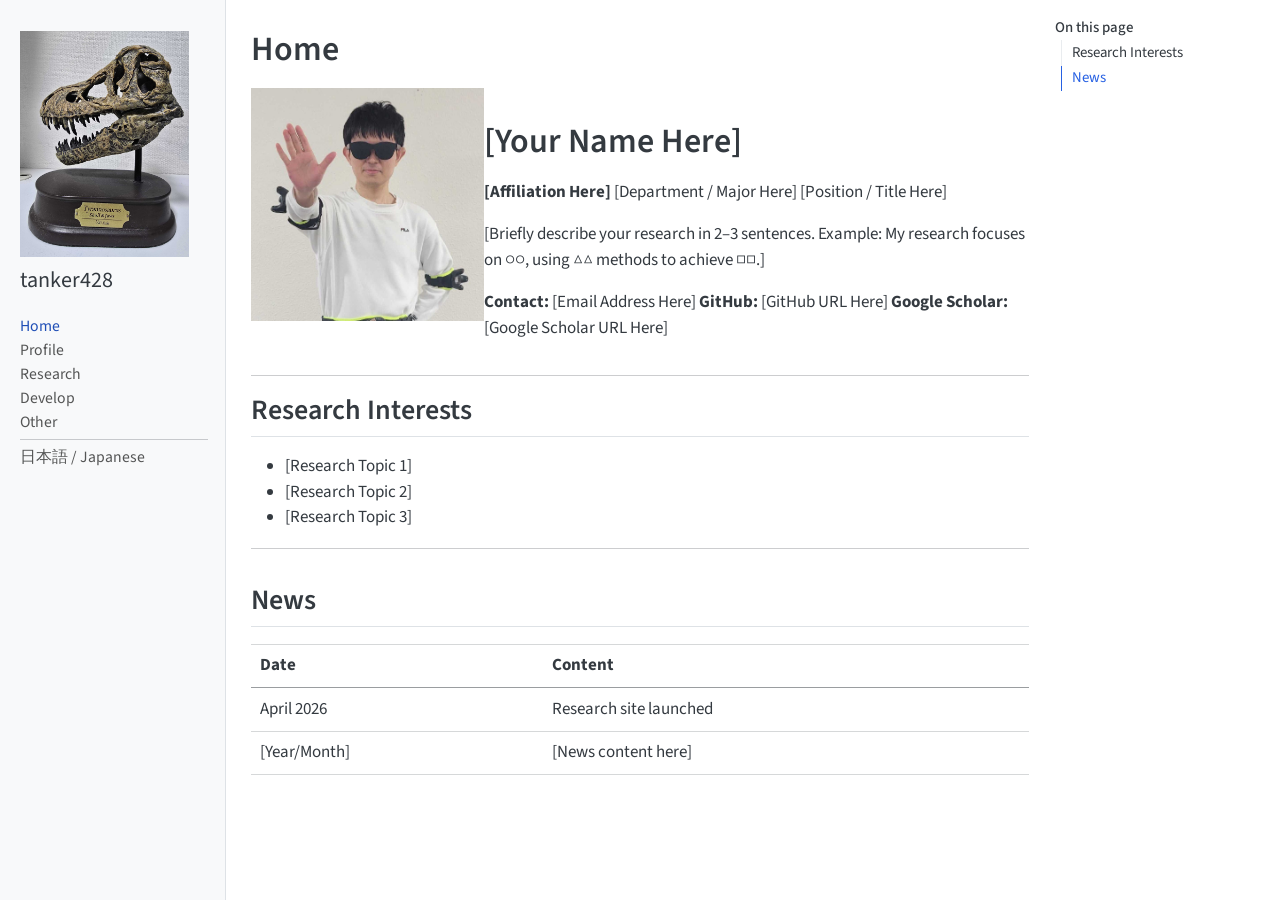
==== docs/en/index.html @ 1e1f2a03 "publish: update portfolio site" ====
<!DOCTYPE html>
<html xmlns="http://www.w3.org/1999/xhtml" lang="en" xml:lang="en"><head>

<meta charset="utf-8">
<meta name="generator" content="quarto-1.9.37">

<meta name="viewport" content="width=device-width, initial-scale=1.0, user-scalable=yes">


<title>Home – tanker 428</title>
<style>
/* Default styles provided by pandoc.
** See https://pandoc.org/MANUAL.html#variables-for-html for config info.
*/
code{white-space: pre-wrap;}
span.smallcaps{font-variant: small-caps;}
div.columns{display: flex; gap: min(4vw, 1.5em);}
div.column{flex: auto; overflow-x: auto;}
div.hanging-indent{margin-left: 1.5em; text-indent: -1.5em;}
ul.task-list{list-style: none;}
ul.task-list li input[type="checkbox"] {
  width: 0.8em;
  margin: 0 0.8em 0.2em -1em; /* quarto-specific, see https://github.com/quarto-dev/quarto-cli/issues/4556 */ 
  vertical-align: middle;
}
</style>


<script src="../site_libs/quarto-nav/quarto-nav.js"></script>
<script src="../site_libs/quarto-nav/headroom.min.js"></script>
<script src="../site_libs/clipboard/clipboard.min.js"></script>
<script src="../site_libs/quarto-search/autocomplete.umd.js"></script>
<script src="../site_libs/quarto-search/fuse.min.js"></script>
<script src="../site_libs/quarto-search/quarto-search.js"></script>
<meta name="quarto:offset" content="../">
<script src="../site_libs/quarto-html/quarto.js" type="module"></script>
<script src="../site_libs/quarto-html/tabsets/tabsets.js" type="module"></script>
<script src="../site_libs/quarto-html/popper.min.js"></script>
<script src="../site_libs/quarto-html/tippy.umd.min.js"></script>
<script src="../site_libs/quarto-html/anchor.min.js"></script>
<link href="../site_libs/quarto-html/tippy.css" rel="stylesheet">
<link href="../site_libs/quarto-html/quarto-syntax-highlighting-7f8f88aac4f3542376d5c11b86a4c14d.css" rel="stylesheet" id="quarto-text-highlighting-styles">
<script src="../site_libs/bootstrap/bootstrap.min.js"></script>
<link href="../site_libs/bootstrap/bootstrap-icons.css" rel="stylesheet">
<link href="../site_libs/bootstrap/bootstrap-787e033c7b6f65c9dfccb6078e5d2d34.min.css" rel="stylesheet" append-hash="true" id="quarto-bootstrap" data-mode="light">
<script id="quarto-search-options" type="application/json">{
  "location": "sidebar",
  "copy-button": false,
  "collapse-after": 3,
  "panel-placement": "start",
  "type": "textbox",
  "limit": 50,
  "keyboard-shortcut": [
    "f",
    "/",
    "s"
  ],
  "show-item-context": false,
  "language": {
    "search-no-results-text": "No results",
    "search-matching-documents-text": "matching documents",
    "search-copy-link-title": "Copy link to search",
    "search-hide-matches-text": "Hide additional matches",
    "search-more-match-text": "more match in this document",
    "search-more-matches-text": "more matches in this document",
    "search-clear-button-title": "Clear",
    "search-text-placeholder": "",
    "search-detached-cancel-button-title": "Cancel",
    "search-submit-button-title": "Submit",
    "search-label": "Search"
  }
}</script>


<link rel="stylesheet" href="../styles.css">
</head>

<body class="nav-sidebar docked quarto-light">

<div id="quarto-search-results"></div>
  <header id="quarto-header" class="headroom fixed-top">
  <nav class="quarto-secondary-nav">
    <div class="container-fluid d-flex">
      <button type="button" class="quarto-btn-toggle btn" data-bs-toggle="collapse" role="button" data-bs-target=".quarto-sidebar-collapse-item" aria-controls="quarto-sidebar" aria-expanded="false" aria-label="Toggle sidebar navigation" onclick="if (window.quartoToggleHeadroom) { window.quartoToggleHeadroom(); }">
        <i class="bi bi-layout-text-sidebar-reverse"></i>
      </button>
        <nav class="quarto-page-breadcrumbs" aria-label="breadcrumb"><ol class="breadcrumb"><li class="breadcrumb-item"><a href="../en/index.html">English / 英語</a></li></ol></nav>
        <a class="flex-grow-1" role="navigation" data-bs-toggle="collapse" data-bs-target=".quarto-sidebar-collapse-item" aria-controls="quarto-sidebar" aria-expanded="false" aria-label="Toggle sidebar navigation" onclick="if (window.quartoToggleHeadroom) { window.quartoToggleHeadroom(); }">      
        </a>
    </div>
  </nav>
</header>
<!-- content -->
<div id="quarto-content" class="quarto-container page-columns page-rows-contents page-layout-article">
<!-- sidebar -->
  <nav id="quarto-sidebar" class="sidebar collapse collapse-horizontal quarto-sidebar-collapse-item sidebar-navigation docked overflow-auto">
    <div class="pt-lg-2 mt-2 text-left sidebar-header sidebar-header-stacked">
      <a href="../index.html" class="sidebar-logo-link">
      <img src="../assets/icon2.jpg" alt="" class="sidebar-logo light-content py-0 d-lg-inline d-none">
      <img src="../assets/icon2.jpg" alt="" class="sidebar-logo dark-content py-0 d-lg-inline d-none">
      </a>
    <div class="sidebar-title mb-0 py-0">
      <a href="../">tanker428</a> 
    </div>
      </div>
    <div class="sidebar-menu-container"> 
    <ul class="list-unstyled mt-1">
        <li class="sidebar-item">
  <div class="sidebar-item-container"> 
  <a href="../index.html" class="sidebar-item-text sidebar-link">
 <span class="menu-text">ホーム</span></a>
  </div>
</li>
        <li class="sidebar-item">
  <div class="sidebar-item-container"> 
  <a href="../profile.html" class="sidebar-item-text sidebar-link">
 <span class="menu-text">プロフィール</span></a>
  </div>
</li>
        <li class="sidebar-item">
  <div class="sidebar-item-container"> 
  <a href="../research.html" class="sidebar-item-text sidebar-link">
 <span class="menu-text">研究</span></a>
  </div>
</li>
        <li class="sidebar-item">
  <div class="sidebar-item-container"> 
  <a href="../develop.html" class="sidebar-item-text sidebar-link">
 <span class="menu-text">開発</span></a>
  </div>
</li>
        <li class="sidebar-item">
  <div class="sidebar-item-container"> 
  <a href="../other.html" class="sidebar-item-text sidebar-link">
 <span class="menu-text">その他</span></a>
  </div>
</li>
        <li class="px-0"><hr class="sidebar-divider hi "></li>
        <li class="sidebar-item">
  <div class="sidebar-item-container"> 
  <a href="../en/index.html" class="sidebar-item-text sidebar-link active">
 <span class="menu-text">English / 英語</span></a>
  </div>
</li>
    </ul>
    </div>
</nav>
<div id="quarto-sidebar-glass" class="quarto-sidebar-collapse-item" data-bs-toggle="collapse" data-bs-target=".quarto-sidebar-collapse-item"></div>
<!-- margin-sidebar -->
    <div id="quarto-margin-sidebar" class="sidebar margin-sidebar">
        <nav id="TOC" role="doc-toc" class="toc-active">
    <h2 id="toc-title">On this page</h2>
   
  <ul>
  <li><a href="#research-interests" id="toc-research-interests" class="nav-link active" data-scroll-target="#research-interests">Research Interests</a></li>
  <li><a href="#news" id="toc-news" class="nav-link" data-scroll-target="#news">News</a></li>
  </ul>
</nav>
    </div>
<!-- main -->
<main class="content" id="quarto-document-content">

<header id="title-block-header" class="quarto-title-block default">
<div class="quarto-title">
<h1 class="title">Home</h1>
</div>



<div class="quarto-title-meta">

    
  
    
  </div>
  


</header>


<div class="columns">
<div class="column" style="width:30%;">
<p><img src="../assets/profile.jpg" class="img-fluid"></p>
</div><div class="column" style="width:70%;">
<section id="your-name-here" class="level1">
<h1>[Your Name Here]</h1>
<p><strong>[Affiliation Here]</strong> [Department / Major Here] [Position / Title Here]</p>
<p>[Briefly describe your research in 2–3 sentences. Example: My research focuses on ○○, using △△ methods to achieve □□.]</p>
<p><strong>Contact:</strong> [Email Address Here] <strong>GitHub:</strong> [GitHub URL Here] <strong>Google Scholar:</strong> [Google Scholar URL Here]</p>
</section>
</div>
</div>
<hr>
<section id="research-interests" class="level2">
<h2 class="anchored" data-anchor-id="research-interests">Research Interests</h2>
<ul>
<li>[Research Topic 1]</li>
<li>[Research Topic 2]</li>
<li>[Research Topic 3]</li>
</ul>
<hr>
</section>
<section id="news" class="level2">
<h2 class="anchored" data-anchor-id="news">News</h2>
<table class="caption-top table">
<thead>
<tr class="header">
<th>Date</th>
<th>Content</th>
</tr>
</thead>
<tbody>
<tr class="odd">
<td>April 2026</td>
<td>Research site launched</td>
</tr>
<tr class="even">
<td>[Year/Month]</td>
<td>[News content here]</td>
</tr>
</tbody>
</table>


</section>

</main> <!-- /main -->
<script>
(function () {
  var JA_TO_EN_LABEL = {
    'ホーム':         'Home',
    'プロフィール':   'Profile',
    '研究':           'Research',
    '開発':           'Develop',
    'その他':         'Other',
    'English / 英語': '日本語 / Japanese'
  };

  var JA_TO_EN_HREF = {
    'ホーム':         'index.html',
    'プロフィール':   'profile.html',
    '研究':           'research.html',
    '開発':           'develop.html',
    'その他':         'other.html'
  };

  document.addEventListener('DOMContentLoaded', function () {
    var path = window.location.pathname;
    var parts = path.split('/');
    var filename = parts[parts.length - 1];
    if (!filename || !filename.endsWith('.html')) filename = 'index.html';

    var isEn = path.includes('/en/');

    document.querySelectorAll('.sidebar-item a').forEach(function (a) {
      var txt = (a.textContent || '').trim();

      if (isEn) {
        if (JA_TO_EN_HREF.hasOwnProperty(txt)) {
          a.href = JA_TO_EN_HREF[txt];
          a.textContent = JA_TO_EN_LABEL[txt];
          // 現在ページに対応するタブに active を付与
          a.classList.remove('active');
          if (JA_TO_EN_HREF[txt] === filename) {
            a.classList.add('active');
          }
        } else if (txt === 'English / 英語') {
          a.href = '../' + filename;
          a.textContent = '日本語 / Japanese';
          a.classList.remove('active');
          a.closest('.sidebar-item').classList.add('lang-toggle-item');
        }
      } else {
        if (txt === 'English / 英語') {
          a.href = 'en/' + filename;
          a.closest('.sidebar-item').classList.add('lang-toggle-item');
        }
      }
    });
  });
})();
</script>
<script id="quarto-html-after-body" type="application/javascript">
  window.document.addEventListener("DOMContentLoaded", function (event) {
    const icon = "";
    const anchorJS = new window.AnchorJS();
    anchorJS.options = {
      placement: 'right',
      icon: icon
    };
    anchorJS.add('.anchored');
    const isCodeAnnotation = (el) => {
      for (const clz of el.classList) {
        if (clz.startsWith('code-annotation-')) {                     
          return true;
        }
      }
      return false;
    }
    const onCopySuccess = function(e) {
      // button target
      const button = e.trigger;
      // don't keep focus
      button.blur();
      // flash "checked"
      button.classList.add('code-copy-button-checked');
      var currentTitle = button.getAttribute("title");
      button.setAttribute("title", "Copied!");
      let tooltip;
      if (window.bootstrap) {
        button.setAttribute("data-bs-toggle", "tooltip");
        button.setAttribute("data-bs-placement", "left");
        button.setAttribute("data-bs-title", "Copied!");
        tooltip = new bootstrap.Tooltip(button, 
          { trigger: "manual", 
            customClass: "code-copy-button-tooltip",
            offset: [0, -8]});
        tooltip.show();    
      }
      setTimeout(function() {
        if (tooltip) {
          tooltip.hide();
          button.removeAttribute("data-bs-title");
          button.removeAttribute("data-bs-toggle");
          button.removeAttribute("data-bs-placement");
        }
        button.setAttribute("title", currentTitle);
        button.classList.remove('code-copy-button-checked');
      }, 1000);
      // clear code selection
      e.clearSelection();
    }
    const getTextToCopy = function(trigger) {
      const outerScaffold = trigger.parentElement.cloneNode(true);
      const codeEl = outerScaffold.querySelector('code');
      for (const childEl of codeEl.children) {
        if (isCodeAnnotation(childEl)) {
          childEl.remove();
        }
      }
      return codeEl.innerText;
    }
    const clipboard = new window.ClipboardJS('.code-copy-button:not([data-in-quarto-modal])', {
      text: getTextToCopy
    });
    clipboard.on('success', onCopySuccess);
    if (window.document.getElementById('quarto-embedded-source-code-modal')) {
      const clipboardModal = new window.ClipboardJS('.code-copy-button[data-in-quarto-modal]', {
        text: getTextToCopy,
        container: window.document.getElementById('quarto-embedded-source-code-modal')
      });
      clipboardModal.on('success', onCopySuccess);
    }
      var localhostRegex = new RegExp(/^(?:http|https):\/\/localhost\:?[0-9]*\//);
      var mailtoRegex = new RegExp(/^mailto:/);
        var filterRegex = new RegExp('/' + window.location.host + '/');
      var isInternal = (href) => {
          return filterRegex.test(href) || localhostRegex.test(href) || mailtoRegex.test(href);
      }
      // Inspect non-navigation links and adorn them if external
     var links = window.document.querySelectorAll('a[href]:not(.nav-link):not(.navbar-brand):not(.toc-action):not(.sidebar-link):not(.sidebar-item-toggle):not(.pagination-link):not(.no-external):not([aria-hidden]):not(.dropdown-item):not(.quarto-navigation-tool):not(.about-link)');
      for (var i=0; i<links.length; i++) {
        const link = links[i];
        if (!isInternal(link.href)) {
          // undo the damage that might have been done by quarto-nav.js in the case of
          // links that we want to consider external
          if (link.dataset.originalHref !== undefined) {
            link.href = link.dataset.originalHref;
          }
        }
      }
    function tippyHover(el, contentFn, onTriggerFn, onUntriggerFn) {
      const config = {
        allowHTML: true,
        maxWidth: 500,
        delay: 100,
        arrow: false,
        appendTo: function(el) {
            return el.parentElement;
        },
        interactive: true,
        interactiveBorder: 10,
        theme: 'quarto',
        placement: 'bottom-start',
      };
      if (contentFn) {
        config.content = contentFn;
      }
      if (onTriggerFn) {
        config.onTrigger = onTriggerFn;
      }
      if (onUntriggerFn) {
        config.onUntrigger = onUntriggerFn;
      }
      window.tippy(el, config); 
    }
    const noterefs = window.document.querySelectorAll('a[role="doc-noteref"]');
    for (var i=0; i<noterefs.length; i++) {
      const ref = noterefs[i];
      tippyHover(ref, function() {
        // use id or data attribute instead here
        let href = ref.getAttribute('data-footnote-href') || ref.getAttribute('href');
        try { href = new URL(href).hash; } catch {}
        const id = href.replace(/^#\/?/, "");
        const note = window.document.getElementById(id);
        if (note) {
          return note.innerHTML;
        } else {
          return "";
        }
      });
    }
    const xrefs = window.document.querySelectorAll('a.quarto-xref');
    const processXRef = (id, note) => {
      // Strip column container classes
      const stripColumnClz = (el) => {
        el.classList.remove("page-full", "page-columns");
        if (el.children) {
          for (const child of el.children) {
            stripColumnClz(child);
          }
        }
      }
      stripColumnClz(note)
      if (id === null || id.startsWith('sec-')) {
        // Special case sections, only their first couple elements
        const container = document.createElement("div");
        if (note.children && note.children.length > 2) {
          container.appendChild(note.children[0].cloneNode(true));
          for (let i = 1; i < note.children.length; i++) {
            const child = note.children[i];
            if (child.tagName === "P" && child.innerText === "") {
              continue;
            } else {
              container.appendChild(child.cloneNode(true));
              break;
            }
          }
          if (window.Quarto?.typesetMath) {
            window.Quarto.typesetMath(container);
          }
          return container.innerHTML
        } else {
          if (window.Quarto?.typesetMath) {
            window.Quarto.typesetMath(note);
          }
          return note.innerHTML;
        }
      } else {
        // Remove any anchor links if they are present
        const anchorLink = note.querySelector('a.anchorjs-link');
        if (anchorLink) {
          anchorLink.remove();
        }
        if (window.Quarto?.typesetMath) {
          window.Quarto.typesetMath(note);
        }
        if (note.classList.contains("callout")) {
          return note.outerHTML;
        } else {
          return note.innerHTML;
        }
      }
    }
    for (var i=0; i<xrefs.length; i++) {
      const xref = xrefs[i];
      tippyHover(xref, undefined, function(instance) {
        instance.disable();
        let url = xref.getAttribute('href');
        let hash = undefined; 
        if (url.startsWith('#')) {
          hash = url;
        } else {
          try { hash = new URL(url).hash; } catch {}
        }
        if (hash) {
          const id = hash.replace(/^#\/?/, "");
          const note = window.document.getElementById(id);
          if (note !== null) {
            try {
              const html = processXRef(id, note.cloneNode(true));
              instance.setContent(html);
            } finally {
              instance.enable();
              instance.show();
            }
          } else {
            // See if we can fetch this
            fetch(url.split('#')[0])
            .then(res => res.text())
            .then(html => {
              const parser = new DOMParser();
              const htmlDoc = parser.parseFromString(html, "text/html");
              const note = htmlDoc.getElementById(id);
              if (note !== null) {
                const html = processXRef(id, note);
                instance.setContent(html);
              } 
            }).finally(() => {
              instance.enable();
              instance.show();
            });
          }
        } else {
          // See if we can fetch a full url (with no hash to target)
          // This is a special case and we should probably do some content thinning / targeting
          fetch(url)
          .then(res => res.text())
          .then(html => {
            const parser = new DOMParser();
            const htmlDoc = parser.parseFromString(html, "text/html");
            const note = htmlDoc.querySelector('main.content');
            if (note !== null) {
              // This should only happen for chapter cross references
              // (since there is no id in the URL)
              // remove the first header
              if (note.children.length > 0 && note.children[0].tagName === "HEADER") {
                note.children[0].remove();
              }
              const html = processXRef(null, note);
              instance.setContent(html);
            } 
          }).finally(() => {
            instance.enable();
            instance.show();
          });
        }
      }, function(instance) {
      });
    }
        let selectedAnnoteEl;
        const selectorForAnnotation = ( cell, annotation) => {
          let cellAttr = 'data-code-cell="' + cell + '"';
          let lineAttr = 'data-code-annotation="' +  annotation + '"';
          const selector = 'span[' + cellAttr + '][' + lineAttr + ']';
          return selector;
        }
        const selectCodeLines = (annoteEl) => {
          const doc = window.document;
          const targetCell = annoteEl.getAttribute("data-target-cell");
          const targetAnnotation = annoteEl.getAttribute("data-target-annotation");
          const annoteSpan = window.document.querySelector(selectorForAnnotation(targetCell, targetAnnotation));
          const lines = annoteSpan.getAttribute("data-code-lines").split(",");
          const lineIds = lines.map((line) => {
            return targetCell + "-" + line;
          })
          let top = null;
          let height = null;
          let parent = null;
          if (lineIds.length > 0) {
              //compute the position of the single el (top and bottom and make a div)
              const el = window.document.getElementById(lineIds[0]);
              top = el.offsetTop;
              height = el.offsetHeight;
              parent = el.parentElement.parentElement;
            if (lineIds.length > 1) {
              const lastEl = window.document.getElementById(lineIds[lineIds.length - 1]);
              const bottom = lastEl.offsetTop + lastEl.offsetHeight;
              height = bottom - top;
            }
            if (top !== null && height !== null && parent !== null) {
              // cook up a div (if necessary) and position it 
              let div = window.document.getElementById("code-annotation-line-highlight");
              if (div === null) {
                div = window.document.createElement("div");
                div.setAttribute("id", "code-annotation-line-highlight");
                div.style.position = 'absolute';
                parent.appendChild(div);
              }
              div.style.top = top - 2 + "px";
              div.style.height = height + 4 + "px";
              div.style.left = 0;
              let gutterDiv = window.document.getElementById("code-annotation-line-highlight-gutter");
              if (gutterDiv === null) {
                gutterDiv = window.document.createElement("div");
                gutterDiv.setAttribute("id", "code-annotation-line-highlight-gutter");
                gutterDiv.style.position = 'absolute';
                const codeCell = window.document.getElementById(targetCell);
                const gutter = codeCell.querySelector('.code-annotation-gutter');
                gutter.appendChild(gutterDiv);
              }
              gutterDiv.style.top = top - 2 + "px";
              gutterDiv.style.height = height + 4 + "px";
            }
            selectedAnnoteEl = annoteEl;
          }
        };
        const unselectCodeLines = () => {
          const elementsIds = ["code-annotation-line-highlight", "code-annotation-line-highlight-gutter"];
          elementsIds.forEach((elId) => {
            const div = window.document.getElementById(elId);
            if (div) {
              div.remove();
            }
          });
          selectedAnnoteEl = undefined;
        };
          // Handle positioning of the toggle
      window.addEventListener(
        "resize",
        throttle(() => {
          elRect = undefined;
          if (selectedAnnoteEl) {
            selectCodeLines(selectedAnnoteEl);
          }
        }, 10)
      );
      function throttle(fn, ms) {
      let throttle = false;
      let timer;
        return (...args) => {
          if(!throttle) { // first call gets through
              fn.apply(this, args);
              throttle = true;
          } else { // all the others get throttled
              if(timer) clearTimeout(timer); // cancel #2
              timer = setTimeout(() => {
                fn.apply(this, args);
                timer = throttle = false;
              }, ms);
          }
        };
      }
        // Attach click handler to the DT
        const annoteDls = window.document.querySelectorAll('dt[data-target-cell]');
        for (const annoteDlNode of annoteDls) {
          annoteDlNode.addEventListener('click', (event) => {
            const clickedEl = event.target;
            if (clickedEl !== selectedAnnoteEl) {
              unselectCodeLines();
              const activeEl = window.document.querySelector('dt[data-target-cell].code-annotation-active');
              if (activeEl) {
                activeEl.classList.remove('code-annotation-active');
              }
              selectCodeLines(clickedEl);
              clickedEl.classList.add('code-annotation-active');
            } else {
              // Unselect the line
              unselectCodeLines();
              clickedEl.classList.remove('code-annotation-active');
            }
          });
        }
    const findCites = (el) => {
      const parentEl = el.parentElement;
      if (parentEl) {
        const cites = parentEl.dataset.cites;
        if (cites) {
          return {
            el,
            cites: cites.split(' ')
          };
        } else {
          return findCites(el.parentElement)
        }
      } else {
        return undefined;
      }
    };
    var bibliorefs = window.document.querySelectorAll('a[role="doc-biblioref"]');
    for (var i=0; i<bibliorefs.length; i++) {
      const ref = bibliorefs[i];
      const citeInfo = findCites(ref);
      if (citeInfo) {
        tippyHover(citeInfo.el, function() {
          var popup = window.document.createElement('div');
          citeInfo.cites.forEach(function(cite) {
            var citeDiv = window.document.createElement('div');
            citeDiv.classList.add('hanging-indent');
            citeDiv.classList.add('csl-entry');
            var biblioDiv = window.document.getElementById('ref-' + cite);
            if (biblioDiv) {
              citeDiv.innerHTML = biblioDiv.innerHTML;
            }
            popup.appendChild(citeDiv);
          });
          return popup.innerHTML;
        });
      }
    }
  });
  </script>
</div> <!-- /content -->




</body></html>
---- docs/site_libs/quarto-html/tippy.css ----
.tippy-box[data-animation=fade][data-state=hidden]{opacity:0}[data-tippy-root]{max-width:calc(100vw - 10px)}.tippy-box{position:relative;background-color:#333;color:#fff;border-radius:4px;font-size:14px;line-height:1.4;white-space:normal;outline:0;transition-property:transform,visibility,opacity}.tippy-box[data-placement^=top]>.tippy-arrow{bottom:0}.tippy-box[data-placement^=top]>.tippy-arrow:before{bottom:-7px;left:0;border-width:8px 8px 0;border-top-color:initial;transform-origin:center top}.tippy-box[data-placement^=bottom]>.tippy-arrow{top:0}.tippy-box[data-placement^=bottom]>.tippy-arrow:before{top:-7px;left:0;border-width:0 8px 8px;border-bottom-color:initial;transform-origin:center bottom}.tippy-box[data-placement^=left]>.tippy-arrow{right:0}.tippy-box[data-placement^=left]>.tippy-arrow:before{border-width:8px 0 8px 8px;border-left-color:initial;right:-7px;transform-origin:center left}.tippy-box[data-placement^=right]>.tippy-arrow{left:0}.tippy-box[data-placement^=right]>.tippy-arrow:before{left:-7px;border-width:8px 8px 8px 0;border-right-color:initial;transform-origin:center right}.tippy-box[data-inertia][data-state=visible]{transition-timing-function:cubic-bezier(.54,1.5,.38,1.11)}.tippy-arrow{width:16px;height:16px;color:#333}.tippy-arrow:before{content:"";position:absolute;border-color:transparent;border-style:solid}.tippy-content{position:relative;padding:5px 9px;z-index:1}
---- docs/site_libs/quarto-html/quarto-syntax-highlighting-7f8f88aac4f3542376d5c11b86a4c14d.css ----
/* quarto syntax highlight colors */
:root {
  --quarto-hl-ot-color: #003B4F;
  --quarto-hl-at-color: #657422;
  --quarto-hl-ss-color: #20794D;
  --quarto-hl-an-color: #5E5E5E;
  --quarto-hl-fu-color: #4758AB;
  --quarto-hl-st-color: #20794D;
  --quarto-hl-cf-color: #003B4F;
  --quarto-hl-op-color: #5E5E5E;
  --quarto-hl-er-color: #AD0000;
  --quarto-hl-bn-color: #AD0000;
  --quarto-hl-al-color: #AD0000;
  --quarto-hl-va-color: #111111;
  --quarto-hl-bu-color: inherit;
  --quarto-hl-ex-color: inherit;
  --quarto-hl-pp-color: #AD0000;
  --quarto-hl-in-color: #5E5E5E;
  --quarto-hl-vs-color: #20794D;
  --quarto-hl-wa-color: #5E5E5E;
  --quarto-hl-do-color: #5E5E5E;
  --quarto-hl-im-color: #00769E;
  --quarto-hl-ch-color: #20794D;
  --quarto-hl-dt-color: #AD0000;
  --quarto-hl-fl-color: #AD0000;
  --quarto-hl-co-color: #5E5E5E;
  --quarto-hl-cv-color: #5E5E5E;
  --quarto-hl-cn-color: #8f5902;
  --quarto-hl-sc-color: #5E5E5E;
  --quarto-hl-dv-color: #AD0000;
  --quarto-hl-kw-color: #003B4F;
}

/* other quarto variables */
:root {
  --quarto-font-monospace: SFMono-Regular, Menlo, Monaco, Consolas, "Liberation Mono", "Courier New", monospace;
}

/* syntax highlight based on Pandoc's rules */
pre > code.sourceCode > span {
  color: #003B4F;
}

code.sourceCode > span {
  color: #003B4F;
}

div.sourceCode,
div.sourceCode pre.sourceCode {
  color: #003B4F;
}

/* Normal */
code span {
  color: #003B4F;
}

/* Alert */
code span.al {
  color: #AD0000;
  font-style: inherit;
}

/* Annotation */
code span.an {
  color: #5E5E5E;
  font-style: inherit;
}

/* Attribute */
code span.at {
  color: #657422;
  font-style: inherit;
}

/* BaseN */
code span.bn {
  color: #AD0000;
  font-style: inherit;
}

/* BuiltIn */
code span.bu {
  font-style: inherit;
}

/* ControlFlow */
code span.cf {
  color: #003B4F;
  font-weight: bold;
  font-style: inherit;
}

/* Char */
code span.ch {
  color: #20794D;
  font-style: inherit;
}

/* Constant */
code span.cn {
  color: #8f5902;
  font-style: inherit;
}

/* Comment */
code span.co {
  color: #5E5E5E;
  font-style: inherit;
}

/* CommentVar */
code span.cv {
  color: #5E5E5E;
  font-style: italic;
}

/* Documentation */
code span.do {
  color: #5E5E5E;
  font-style: italic;
}

/* DataType */
code span.dt {
  color: #AD0000;
  font-style: inherit;
}

/* DecVal */
code span.dv {
  color: #AD0000;
  font-style: inherit;
}

/* Error */
code span.er {
  color: #AD0000;
  font-style: inherit;
}

/* Extension */
code span.ex {
  font-style: inherit;
}

/* Float */
code span.fl {
  color: #AD0000;
  font-style: inherit;
}

/* Function */
code span.fu {
  color: #4758AB;
  font-style: inherit;
}

/* Import */
code span.im {
  color: #00769E;
  font-style: inherit;
}

/* Information */
code span.in {
  color: #5E5E5E;
  font-style: inherit;
}

/* Keyword */
code span.kw {
  color: #003B4F;
  font-weight: bold;
  font-style: inherit;
}

/* Operator */
code span.op {
  color: #5E5E5E;
  font-style: inherit;
}

/* Other */
code span.ot {
  color: #003B4F;
  font-style: inherit;
}

/* Preprocessor */
code span.pp {
  color: #AD0000;
  font-style: inherit;
}

/* SpecialChar */
code span.sc {
  color: #5E5E5E;
  font-style: inherit;
}

/* SpecialString */
code span.ss {
  color: #20794D;
  font-style: inherit;
}

/* String */
code span.st {
  color: #20794D;
  font-style: inherit;
}

/* Variable */
code span.va {
  color: #111111;
  font-style: inherit;
}

/* VerbatimString */
code span.vs {
  color: #20794D;
  font-style: inherit;
}

/* Warning */
code span.wa {
  color: #5E5E5E;
  font-style: italic;
}

.prevent-inlining {
  content: "</";
}

/*# sourceMappingURL=789ad8cd35626ba772517505b42a116e.css.map */
---- docs/styles.css ----
/* css styles */
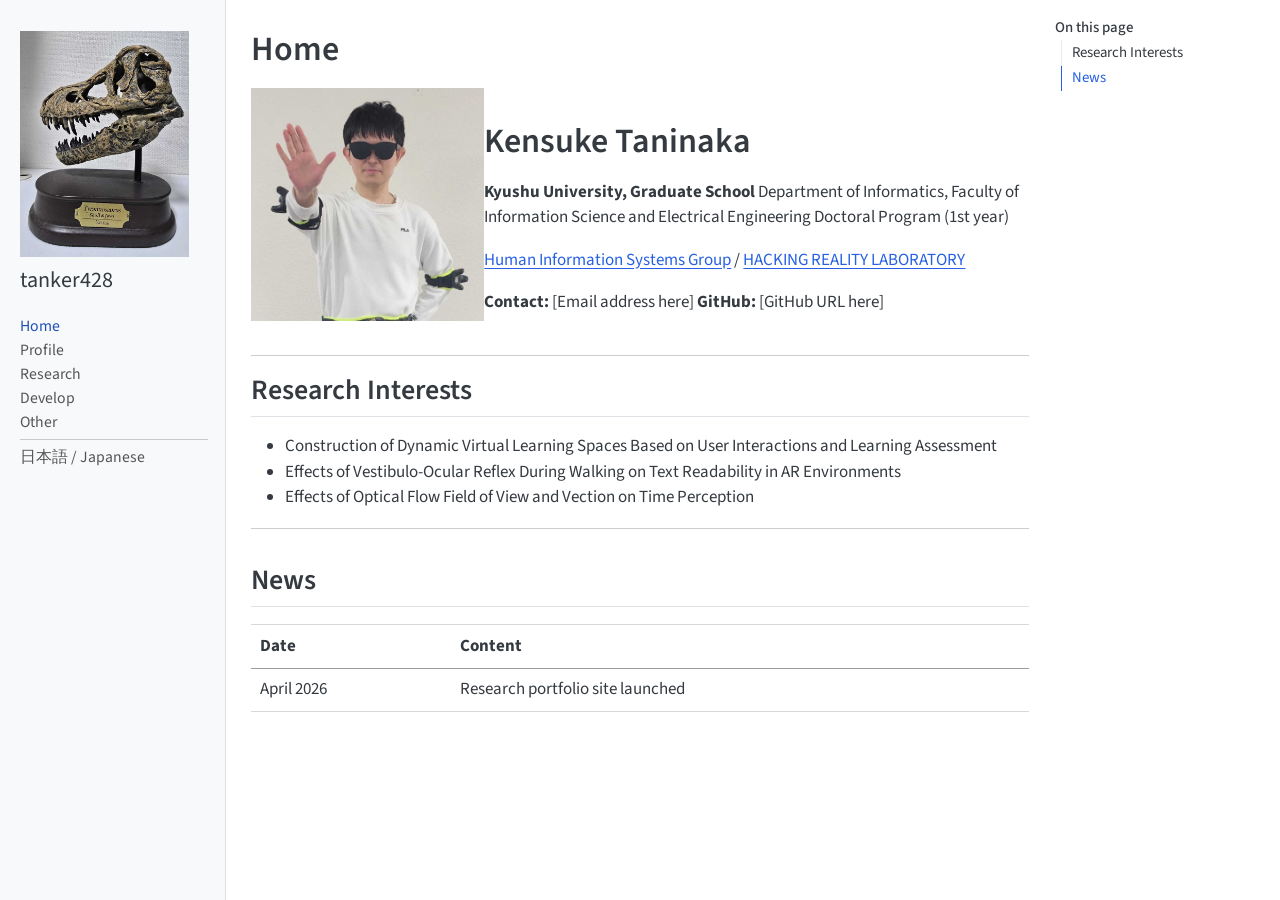
==== commit dc9a89bc: "fix: rebuild all English pages with sidebar" ====
--- a/docs/en/index.html
+++ b/docs/en/index.html
@@ -183,11 +183,11 @@
 <div class="column" style="width:30%;">
 <p><img src="../assets/profile.jpg" class="img-fluid"></p>
 </div><div class="column" style="width:70%;">
-<section id="your-name-here" class="level1">
-<h1>[Your Name Here]</h1>
-<p><strong>[Affiliation Here]</strong> [Department / Major Here] [Position / Title Here]</p>
-<p>[Briefly describe your research in 2–3 sentences. Example: My research focuses on ○○, using △△ methods to achieve □□.]</p>
-<p><strong>Contact:</strong> [Email Address Here] <strong>GitHub:</strong> [GitHub URL Here] <strong>Google Scholar:</strong> [Google Scholar URL Here]</p>
+<section id="kensuke-taninaka" class="level1">
+<h1>Kensuke Taninaka</h1>
+<p><strong>Kyushu University, Graduate School</strong> Department of Informatics, Faculty of Information Science and Electrical Engineering Doctoral Program (1st year)</p>
+<p><a href="https://app.ait.kyushu-u.ac.jp/">Human Information Systems Group</a> / <a href="https://hrlab.ait.kyushu-u.ac.jp/">HACKING REALITY LABORATORY</a></p>
+<p><strong>Contact:</strong> [Email address here] <strong>GitHub:</strong> [GitHub URL here]</p>
 </section>
 </div>
 </div>
@@ -195,9 +195,9 @@
 <section id="research-interests" class="level2">
 <h2 class="anchored" data-anchor-id="research-interests">Research Interests</h2>
 <ul>
-<li>[Research Topic 1]</li>
-<li>[Research Topic 2]</li>
-<li>[Research Topic 3]</li>
+<li>Construction of Dynamic Virtual Learning Spaces Based on User Interactions and Learning Assessment</li>
+<li>Effects of Vestibulo-Ocular Reflex During Walking on Text Readability in AR Environments</li>
+<li>Effects of Optical Flow Field of View and Vection on Time Perception</li>
 </ul>
 <hr>
 </section>
@@ -213,11 +213,7 @@
 <tbody>
 <tr class="odd">
 <td>April 2026</td>
-<td>Research site launched</td>
-</tr>
-<tr class="even">
-<td>[Year/Month]</td>
-<td>[News content here]</td>
+<td>Research portfolio site launched</td>
 </tr>
 </tbody>
 </table>
